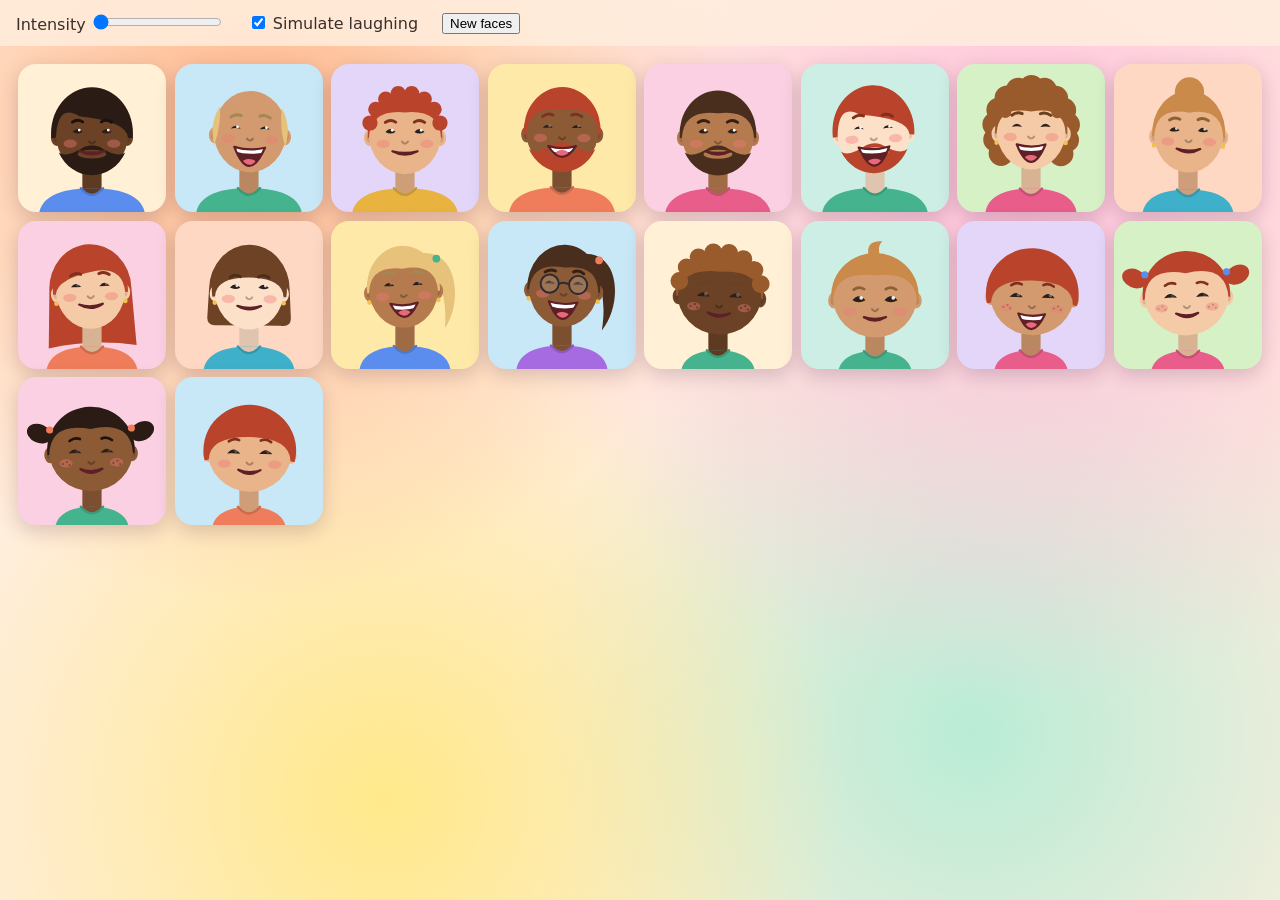
==== dev/faces.html @ d7fca23c "Add final procedural SVG characters Man, woman and child with distinct proportions, 13 hair styles, " ====
<!doctype html>
<html lang="en">
<head>
  <meta charset="utf-8">
  <meta name="viewport" content="width=device-width, initial-scale=1">
  <meta name="color-scheme" content="light dark">
  <title>Moodboost — faces</title>
  <link rel="stylesheet" href="../style.css">
  <style>
    /* Dev page: a scrolling gallery of characters instead of the session grid. */
    body {
      overflow: auto;
    }

    .controls {
      position: sticky;
      top: 0;
      z-index: 1;
      display: flex;
      flex-wrap: wrap;
      gap: 1rem 1.5rem;
      align-items: center;
      padding: 12px 16px;
      background: color-mix(in srgb, var(--bg) 85%, transparent);
    }

    #gallery {
      display: grid;
      grid-template-columns: repeat(auto-fill, minmax(150px, 1fr));
      gap: 4px;
      padding: 16px;
    }

    #gallery .cell {
      position: relative;
      width: auto;
      height: auto;
      aspect-ratio: 1;
      transform: none;
      transition: none;
    }
  </style>
</head>
<body>
  <div class="controls">
    <label>Intensity <input id="intensity" type="range" min="0" max="1" step="0.01" value="0"></label>
    <label><input id="simulate" type="checkbox" checked> Simulate laughing</label>
    <button id="reroll" type="button">New faces</button>
  </div>
  <div id="gallery"></div>

  <script type="module">
    import { createFace } from '../js/faces.js';

    const gallery = document.getElementById('gallery');
    const slider = document.getElementById('intensity');
    const simulate = document.getElementById('simulate');
    let faces = [];

    // Enough of each type to cycle through all of its hair styles.
    function build() {
      faces = ['man', 'woman', 'child'].flatMap((type) =>
        Array.from({ length: 6 }, () => ({ type, face: createFace(type), offset: Math.random() * 10 })),
      );
      gallery.replaceChildren(...faces.map(({ face }) => face.element));
    }

    // Fake "ha-ha-ha": 4.5 bursts per second in phrases separated by pauses.
    function fakeLaugh(t) {
      const phrase = Math.sin(t * 0.9) > -0.3 ? 1 : 0;
      return Math.max(0, Math.sin(t * 2 * Math.PI * 4.5)) * phrase;
    }

    let last = performance.now();
    function frame(now) {
      const dt = Math.min(0.1, (now - last) / 1000);
      last = now;
      const t = now / 1000;
      for (const { face, offset } of faces) {
        face.update(simulate.checked ? fakeLaugh(t + offset) : Number(slider.value), dt);
      }
      requestAnimationFrame(frame);
    }

    document.getElementById('reroll').addEventListener('click', build);
    slider.addEventListener('input', () => (simulate.checked = false));
    build();
    requestAnimationFrame(frame);
  </script>
</body>
</html>
---- style.css ----
/* Fredoka (SIL OFL, see fonts/OFL.txt), self-hosted: latin subset,
   variable weight 400–700. */
@font-face {
  font-family: "Fredoka";
  src: url("fonts/fredoka-latin.woff2") format("woff2");
  font-weight: 400 700;
  font-display: swap;
}

:root {
  --font-fun: "Fredoka", system-ui, -apple-system, "Segoe UI", Roboto, sans-serif;
  --bg: #ffeedd;
  --fg: #3b2f2a;
  --accent: #f07a3b;
  --accent-fg: #ffffff;
  --muted: #7d6a60;
  --cell-radius: 18px;
  /* Colour blobs of the animated background */
  --blob-1: #ffb98f;
  --blob-2: #ffc2dd;
  --blob-3: #ffe98a;
  --blob-4: #b9ecd6;
}

@media (prefers-color-scheme: dark) {
  :root {
    --bg: #3b2150;
    --fg: #fbf1ea;
    --accent: #ffa36b;
    --accent-fg: #2d1840;
    --muted: #dcc6d6;
    --blob-1: #a8436f;
    --blob-2: #6d3c9c;
    --blob-3: #c0703a;
    --blob-4: #2f6a8f;
  }
}

* {
  box-sizing: border-box;
}

html,
body {
  margin: 0;
  height: 100%;
}

body {
  background: var(--bg);
  color: var(--fg);
  font-family: system-ui, -apple-system, "Segoe UI", Roboto, sans-serif;
  overflow: hidden;
  -webkit-tap-highlight-color: transparent;
}

/* Slowly drifting colour blobs. An oversized layer moved only with
   transform, so the animation stays on the compositor (no repaints). */
body::before {
  content: "";
  position: fixed;
  inset: -50vmax;
  z-index: -1;
  background:
    radial-gradient(circle at 35% 35%, var(--blob-1) 0, transparent 22%),
    radial-gradient(circle at 65% 38%, var(--blob-2) 0, transparent 24%),
    radial-gradient(circle at 40% 66%, var(--blob-3) 0, transparent 22%),
    radial-gradient(circle at 63% 63%, var(--blob-4) 0, transparent 22%),
    var(--bg);
  animation: background-drift 36s ease-in-out infinite alternate;
}

@keyframes background-drift {
  0% { transform: rotate(0deg) scale(1); }
  50% { transform: rotate(40deg) scale(1.15) translate(3%, -2%); }
  100% { transform: rotate(-25deg) scale(1.05) translate(-3%, 2%); }
}

@media (prefers-reduced-motion: reduce) {
  body::before {
    animation: none;
  }
}

/* ---- Stage and character cells ---- */

#stage {
  position: fixed;
  inset: env(safe-area-inset-top) env(safe-area-inset-right) env(safe-area-inset-bottom) env(safe-area-inset-left);
}

.cell {
  position: absolute;
  left: 0;
  top: 0;
  padding: 1.5%;
  transition: transform 0.7s cubic-bezier(0.22, 1, 0.36, 1),
              width 0.7s cubic-bezier(0.22, 1, 0.36, 1),
              height 0.7s cubic-bezier(0.22, 1, 0.36, 1);
}

.cell svg {
  display: block;
  width: 100%;
  height: 100%;
  border-radius: var(--cell-radius);
  box-shadow: 0 6px 20px rgb(40 10 40 / 0.18);
}

.cell.entering svg {
  animation: pop-in 0.6s cubic-bezier(0.34, 1.56, 0.64, 1) both;
}

@keyframes pop-in {
  from { transform: scale(0); }
  to { transform: scale(1); }
}

@keyframes fade-in {
  from { opacity: 0; }
  to { opacity: 1; }
}

/* Less movement: cells jump to their new places and fade in. */
@media (prefers-reduced-motion: reduce) {
  .cell {
    transition: none;
  }

  .cell.entering svg {
    animation-name: fade-in;
  }
}

/* ---- Screens ---- */

.screen {
  position: fixed;
  inset: 0;
  display: flex;
  flex-direction: column;
  align-items: center;
  justify-content: center;
  gap: 1.25rem;
  padding: 16px;
  text-align: center;
}

.screen[hidden] {
  display: none;
}

#screen-end {
  background: color-mix(in srgb, var(--bg) 55%, transparent);
}

h1 {
  --bounce: 0.14em;
  margin: 0;
  font-family: var(--font-fun);
  font-size: clamp(3rem, 10vw, 6rem);
  font-weight: 600;
}

.big-button {
  --bounce: 0.08em;
  min-width: 12rem;
  padding: 0.9rem 2.5rem;
  border: 0;
  border-radius: 999px;
  background: var(--accent);
  color: var(--accent-fg);
  font: inherit;
  font-family: var(--font-fun);
  font-size: 1.6rem;
  font-weight: 600;
  cursor: pointer;
}

/* Letters that bob and tilt in a wave, as if the text were laughing.
   Spans are created by setBouncyText() in main.js. */
.bouncy > span {
  display: inline-block;
  animation: letter-bounce 1.8s ease-in-out infinite;
  animation-delay: calc(var(--i) * 0.11s - 2s);
}

@keyframes letter-bounce {
  0%, 100% { transform: translateY(0) rotate(0deg); }
  25% { transform: translateY(calc(var(--bounce) * -1)) rotate(-5deg); }
  50% { transform: translateY(calc(var(--bounce) * 0.25)) rotate(3deg); }
  75% { transform: translateY(calc(var(--bounce) * -0.4)) rotate(-1deg); }
}

.big-button:disabled > span {
  animation: none;
}

@media (prefers-reduced-motion: reduce) {
  .bouncy > span {
    animation: none;
  }
}

.big-button:disabled {
  opacity: 0.6;
  cursor: default;
}

.big-button:focus-visible,
.stop-button:focus-visible {
  outline: 3px solid var(--fg);
  outline-offset: 3px;
}

.hint {
  margin: 0;
  color: var(--muted);
}

.error {
  max-width: 32rem;
  margin: 0;
  color: #d64545;
}

.stop-button {
  position: fixed;
  right: calc(12px + env(safe-area-inset-right));
  bottom: calc(12px + env(safe-area-inset-bottom));
  padding: 0.5rem 1rem;
  border: 1px solid color-mix(in srgb, var(--fg) 25%, transparent);
  border-radius: 999px;
  background: color-mix(in srgb, var(--bg) 80%, transparent);
  color: var(--muted);
  font: inherit;
  font-family: var(--font-fun);
  cursor: pointer;
}

.stop-button[hidden] {
  display: none;
}
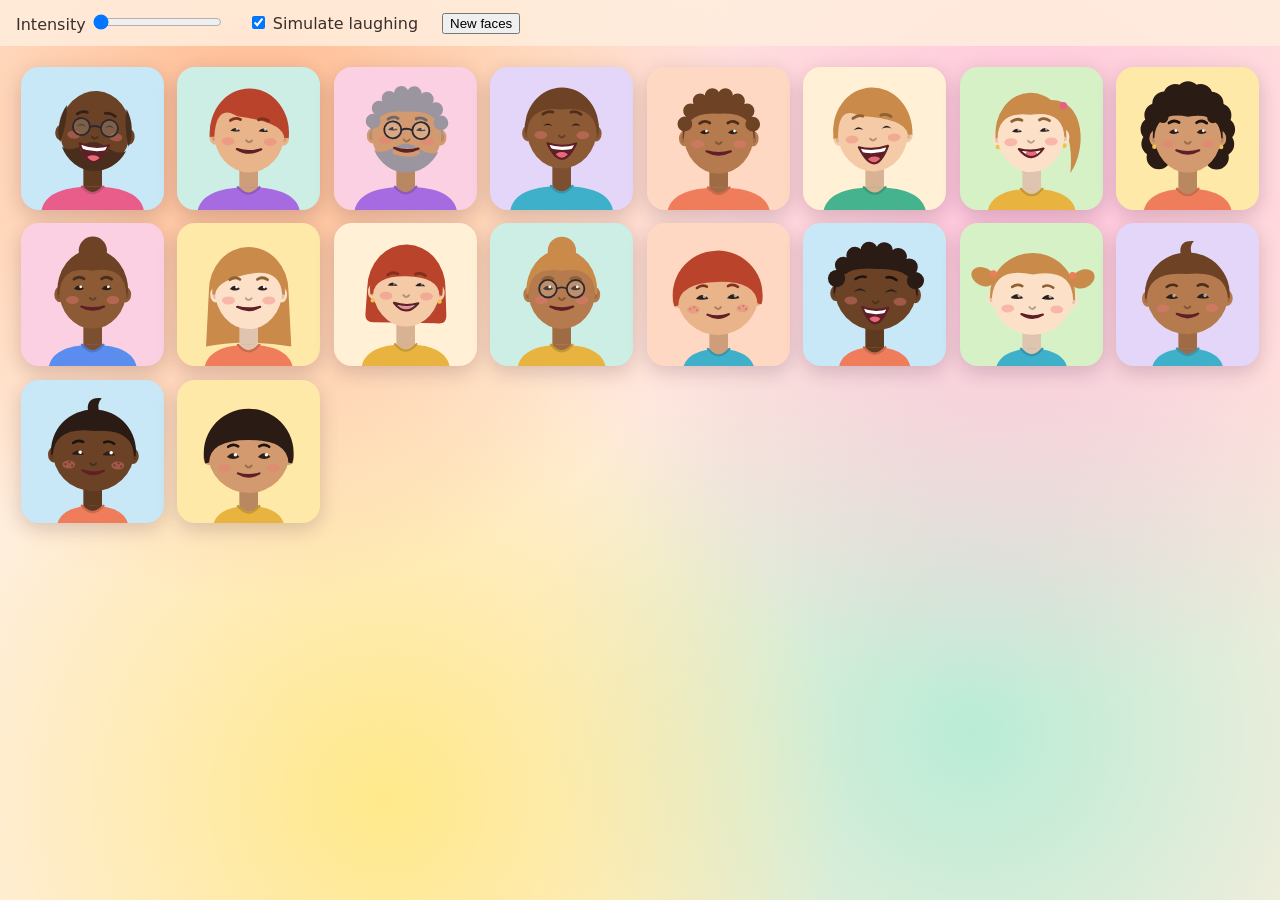
==== commit 93816c76: "Grow an open-ended laughing crowd up to 120 faces After the 12 voiced characters, silent ones keep j" ====
--- a/dev/faces.html
+++ b/dev/faces.html
@@ -57,11 +57,16 @@
     const simulate = document.getElementById('simulate');
     let faces = [];
 
-    // Enough of each type to cycle through all of its hair styles.
+    // ?n=120 shows that many faces (e.g. to check performance); by default
+    // enough of each type to cycle through all of its hair styles.
+    const count = Number(new URLSearchParams(location.search).get('n')) || 18;
+    const types = ['man', 'woman', 'child'];
+
     function build() {
-      faces = ['man', 'woman', 'child'].flatMap((type) =>
-        Array.from({ length: 6 }, () => ({ type, face: createFace(type), offset: Math.random() * 10 })),
-      );
+      faces = Array.from({ length: count }, (_, i) => {
+        const type = types[Math.floor((i * types.length) / count)];
+        return { type, face: createFace(type), offset: Math.random() * 10 };
+      });
       gallery.replaceChildren(...faces.map(({ face }) => face.element));
     }
 
--- a/style.css
+++ b/style.css
@@ -93,16 +93,18 @@
   position: absolute;
   left: 0;
   top: 0;
-  padding: 1.5%;
   transition: transform 0.7s cubic-bezier(0.22, 1, 0.36, 1),
               width 0.7s cubic-bezier(0.22, 1, 0.36, 1),
               height 0.7s cubic-bezier(0.22, 1, 0.36, 1);
 }
 
+/* The gap between cells comes from the SVG being a bit smaller than its
+   cell (percentages of the cell, so it scales with the grid). */
 .cell svg {
   display: block;
-  width: 100%;
-  height: 100%;
+  width: 94%;
+  height: 94%;
+  margin: 3%;
   border-radius: var(--cell-radius);
   box-shadow: 0 6px 20px rgb(40 10 40 / 0.18);
 }
@@ -224,17 +226,23 @@
   color: #d64545;
 }
 
+/* The only way to end a session, so it must be easy to find, but it
+   shouldn't compete with the faces. */
 .stop-button {
   position: fixed;
-  right: calc(12px + env(safe-area-inset-right));
-  bottom: calc(12px + env(safe-area-inset-bottom));
-  padding: 0.5rem 1rem;
-  border: 1px solid color-mix(in srgb, var(--fg) 25%, transparent);
+  z-index: 1;
+  right: calc(16px + env(safe-area-inset-right));
+  bottom: calc(16px + env(safe-area-inset-bottom));
+  padding: 0.6rem 1.4rem;
+  border: 2px solid color-mix(in srgb, var(--fg) 45%, transparent);
   border-radius: 999px;
-  background: color-mix(in srgb, var(--bg) 80%, transparent);
-  color: var(--muted);
+  background: color-mix(in srgb, var(--bg) 88%, transparent);
+  box-shadow: 0 4px 14px rgb(40 10 40 / 0.25);
+  color: var(--fg);
   font: inherit;
   font-family: var(--font-fun);
+  font-size: 1.1rem;
+  font-weight: 600;
   cursor: pointer;
 }
 
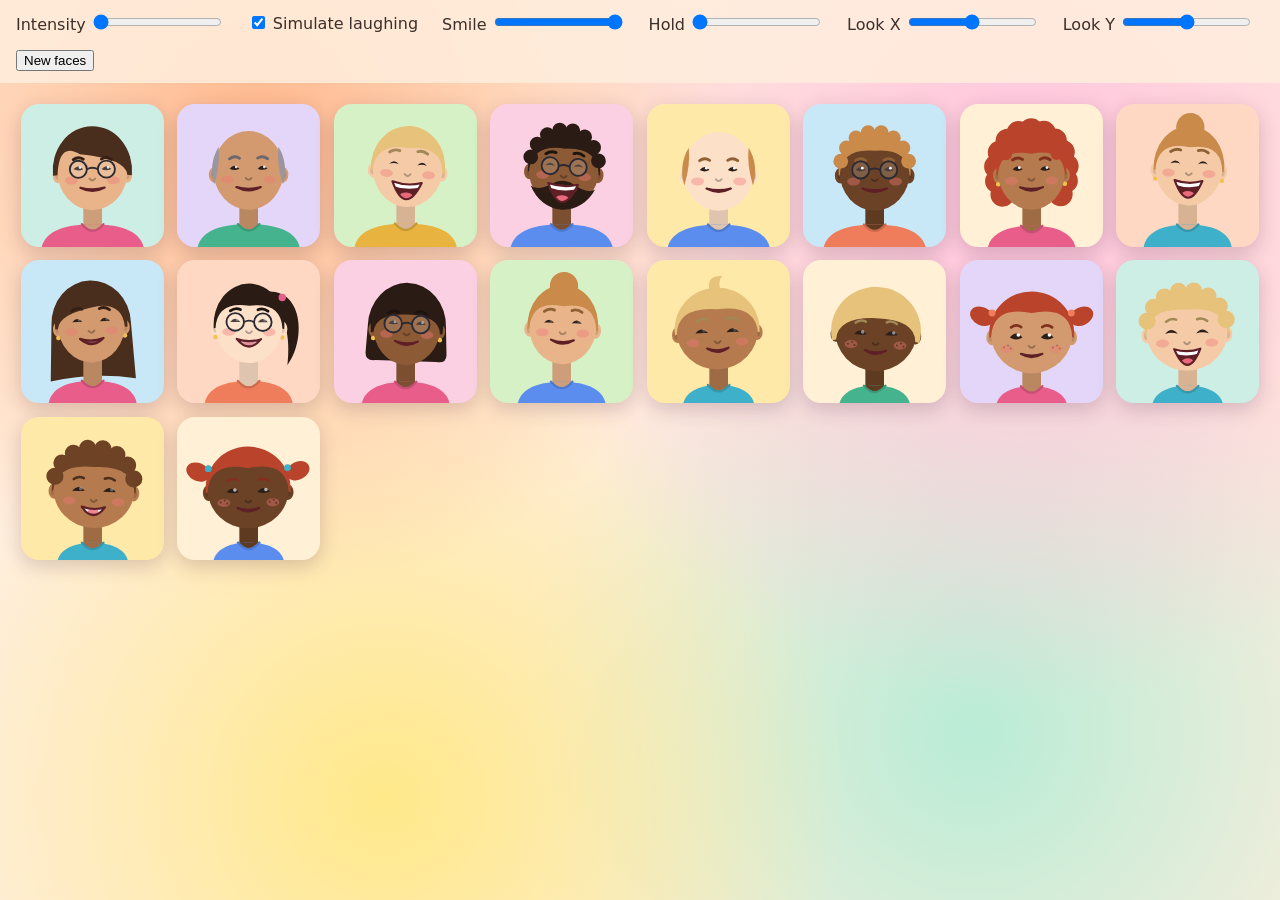
==== commit 27ff3420: "Add serious, holding-back and looking poses to the faces Co-Authored-By: Claude Opus 5.5 <noreply@an" ====
--- a/dev/faces.html
+++ b/dev/faces.html
@@ -45,6 +45,10 @@
   <div class="controls">
     <label>Intensity <input id="intensity" type="range" min="0" max="1" step="0.01" value="0"></label>
     <label><input id="simulate" type="checkbox" checked> Simulate laughing</label>
+    <label>Smile <input id="smile" type="range" min="0" max="1" step="0.01" value="1"></label>
+    <label>Hold <input id="hold" type="range" min="0" max="1" step="0.01" value="0"></label>
+    <label>Look X <input id="lookX" type="range" min="-1" max="1" step="0.01" value="0"></label>
+    <label>Look Y <input id="lookY" type="range" min="-1" max="1" step="0.01" value="0"></label>
     <button id="reroll" type="button">New faces</button>
   </div>
   <div id="gallery"></div>
@@ -55,6 +59,7 @@
     const gallery = document.getElementById('gallery');
     const slider = document.getElementById('intensity');
     const simulate = document.getElementById('simulate');
+    const poseInputs = ['smile', 'hold', 'lookX', 'lookY'].map((id) => document.getElementById(id));
     let faces = [];
 
     // ?n=120 shows that many faces (e.g. to check performance); by default
@@ -81,8 +86,9 @@
       const dt = Math.min(0.1, (now - last) / 1000);
       last = now;
       const t = now / 1000;
+      const pose = Object.fromEntries(poseInputs.map((input) => [input.id, Number(input.value)]));
       for (const { face, offset } of faces) {
-        face.update(simulate.checked ? fakeLaugh(t + offset) : Number(slider.value), dt);
+        face.update(simulate.checked ? fakeLaugh(t + offset) : Number(slider.value), dt, pose);
       }
       requestAnimationFrame(frame);
     }
--- a/style.css
+++ b/style.css
@@ -20,6 +20,12 @@
   --blob-2: #ffc2dd;
   --blob-3: #ffe98a;
   --blob-4: #b9ecd6;
+  /* Title letters cycle through these */
+  --title-1: #e2475a;
+  --title-2: #7a4fd8;
+  --title-3: #168f7c;
+  --title-4: #e07400;
+  --title-5: #2c78d4;
 }
 
 @media (prefers-color-scheme: dark) {
@@ -33,6 +39,11 @@
     --blob-2: #6d3c9c;
     --blob-3: #c0703a;
     --blob-4: #2f6a8f;
+    --title-1: #ff8a8a;
+    --title-2: #ffd166;
+    --title-3: #7ee6c6;
+    --title-4: #ffa86b;
+    --title-5: #9fc3ff;
   }
 }
 
@@ -162,7 +173,15 @@
   font-family: var(--font-fun);
   font-size: clamp(3rem, 10vw, 6rem);
   font-weight: 600;
-}
+  text-shadow: 0 0.05em 0 rgb(40 10 40 / 0.18);
+}
+
+/* Every letter of the title in a different colour. */
+h1 > span:nth-child(5n + 1) { color: var(--title-1); }
+h1 > span:nth-child(5n + 2) { color: var(--title-2); }
+h1 > span:nth-child(5n + 3) { color: var(--title-3); }
+h1 > span:nth-child(5n + 4) { color: var(--title-4); }
+h1 > span:nth-child(5n + 5) { color: var(--title-5); }
 
 .big-button {
   --bounce: 0.08em;
